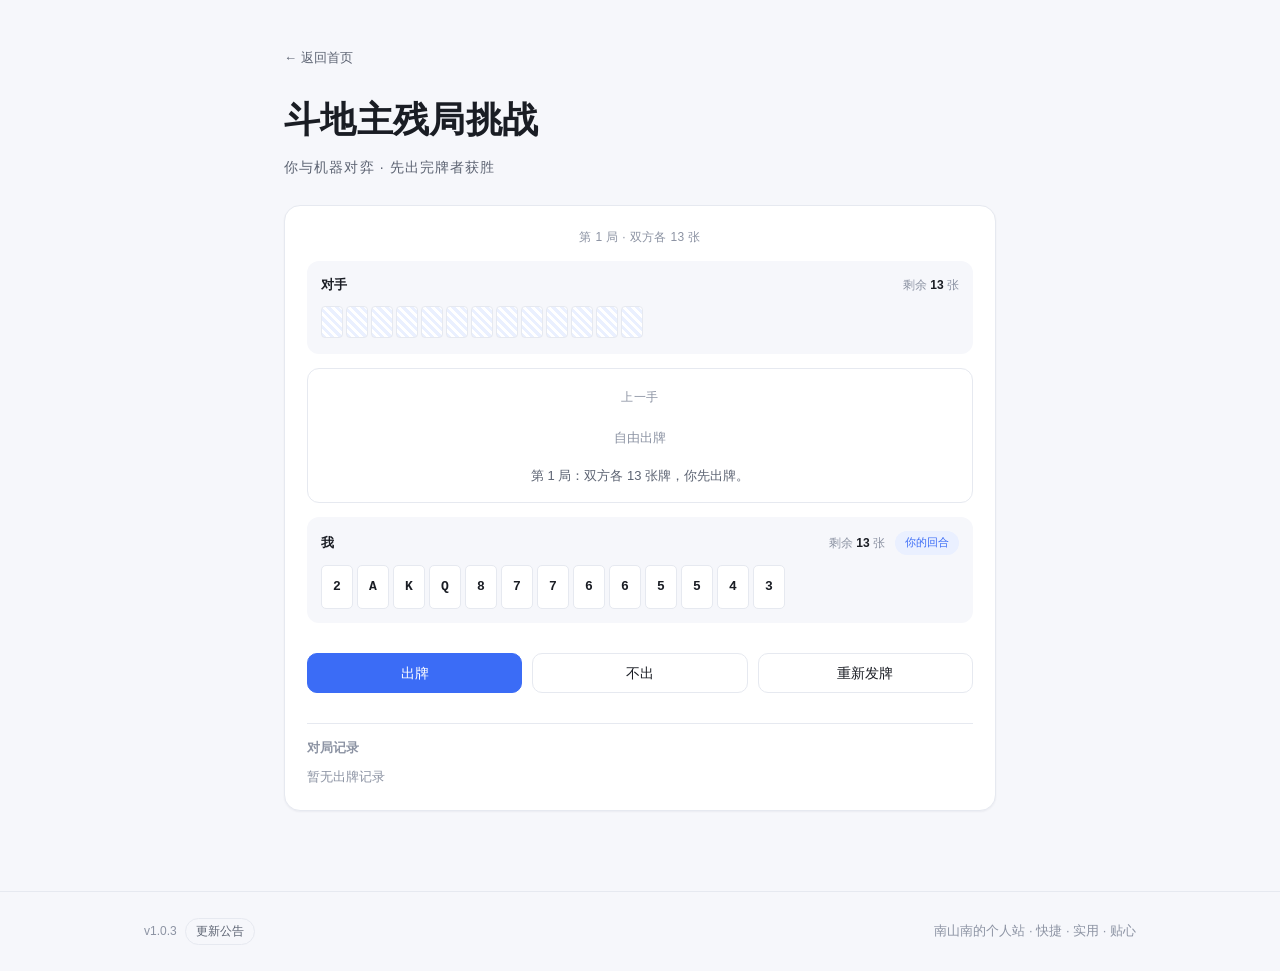
==== ddz-challenge.html @ 3789f16e "新增斗地主残局挑战工具并抽取共用牌型引擎" ====
<!DOCTYPE html>
<html lang="zh-CN">
<head>
  <meta charset="UTF-8">
  <meta name="viewport" content="width=device-width, initial-scale=1.0">
  <title>斗地主残局挑战 · 南山南的个人站</title>
  <meta name="description" content="斗地主残局挑战：与机器自动对弈，双方各 5–15 张牌，先出完者获胜">
  <link rel="stylesheet" href="styles.css">
</head>
<body>
  <header class="tool-hero">
    <div class="container">
      <a class="back-link" href="index.html">← 返回首页</a>
      <h1 class="tool-title">斗地主残局挑战</h1>
      <p class="tool-subtitle">你与机器对弈 · 先出完牌者获胜</p>
    </div>
  </header>

  <main class="container tool-main">
    <section class="tool-panel">
      <div class="challenge-board">
        <p class="challenge-round">第 <span id="round-num">1</span> 局 · 双方各 <span id="round-count">0</span> 张</p>

        <section class="challenge-side">
          <div class="player-info">
            <span class="player-name">对手</span>
            <span class="player-count">剩余 <strong id="opponent-count">0</strong> 张</span>
          </div>
          <div id="opponent-cards" class="opponent-cards"></div>
        </section>

        <section class="challenge-table">
          <span class="table-label">上一手</span>
          <div id="last-play" class="table-cards">
            <span class="table-empty">自由出牌</span>
          </div>
          <p id="challenge-tip" class="study-tip" role="status"></p>
        </section>

        <section class="challenge-side">
          <div class="player-info">
            <span class="player-name">我</span>
            <span class="player-meta">
              <span class="player-count">剩余 <strong id="my-count">0</strong> 张</span>
              <span id="turn-badge" class="turn-badge"></span>
            </span>
          </div>
          <div id="my-cards" class="seat-cards"></div>
        </section>

        <div class="study-actions challenge-actions">
          <button id="challenge-play" class="btn btn-primary" type="button">出牌</button>
          <button id="challenge-pass" class="btn" type="button">不出</button>
          <button id="challenge-new" class="btn" type="button">重新发牌</button>
        </div>

        <section class="study-record">
          <h4 class="record-title">对局记录</h4>
          <div id="challenge-record" class="record-list"></div>
        </section>
      </div>
    </section>
  </main>

  <footer class="footer">
    <div class="container footer-inner">
      <div class="footer-meta">
        <span class="site-version" data-site-version></span>
        <button
          class="changelog-trigger"
          type="button"
          data-dialog-open="changelog"
          aria-haspopup="dialog"
          aria-controls="changelog"
        >更新公告</button>
      </div>
      <p class="footer-slogan">南山南的个人站 · 快捷 · 实用 · 贴心</p>
    </div>
  </footer>

  <div id="changelog" class="modal" role="dialog" aria-modal="true" aria-labelledby="changelog-title" hidden>
    <div class="modal-backdrop" data-close></div>
    <div class="modal-panel" role="document">
      <header class="modal-head">
        <h2 id="changelog-title" class="modal-title">更新公告</h2>
        <button class="modal-close" type="button" aria-label="关闭更新公告" data-close>
          <svg viewBox="0 0 24 24" fill="none" stroke="currentColor" stroke-width="2" stroke-linecap="round" aria-hidden="true">
            <path d="M6 6l12 12M18 6L6 18"></path>
          </svg>
        </button>
      </header>
      <div class="modal-body"></div>
    </div>
  </div>

  <script src="site.js"></script>
  <script src="ddz-rules.js"></script>
  <script src="ddz-challenge.js"></script>
</body>
</html>
---- styles.css ----
:root {
  --bg: #f6f7fb;
  --surface: #ffffff;
  --text: #1a1d24;
  --text-soft: #5d6473;
  --text-faint: #8c93a3;
  --line: #e6e9f0;
  --brand: #3b6cf6;
  --brand-soft: #eaf0ff;
  --danger: #d94b4b;
  --shadow-sm: 0 1px 2px rgba(20, 28, 50, 0.05);
  --shadow-md: 0 12px 32px rgba(30, 45, 90, 0.08);
  --shadow-lg: 0 24px 64px rgba(30, 45, 90, 0.12);
  --radius: 16px;
}

@media (prefers-color-scheme: dark) {
  :root {
    --bg: #0f1218;
    --surface: #171b23;
    --text: #eef1f7;
    --text-soft: #a6aebd;
    --text-faint: #7a8293;
    --line: #262c38;
    --brand: #6f95ff;
    --brand-soft: #1d2638;
    --danger: #ff8f8f;
    --shadow-sm: 0 1px 2px rgba(0, 0, 0, 0.4);
    --shadow-md: 0 12px 32px rgba(0, 0, 0, 0.35);
    --shadow-lg: 0 24px 64px rgba(0, 0, 0, 0.45);
  }
}

* {
  box-sizing: border-box;
}

html {
  scroll-behavior: smooth;
}

body {
  margin: 0;
  display: flex;
  flex-direction: column;
  min-height: 100vh;
  background: var(--bg);
  color: var(--text);
  font-family: -apple-system, BlinkMacSystemFont, "PingFang SC", "Hiragino Sans GB",
    "Microsoft YaHei", "Noto Sans SC", "Segoe UI", sans-serif;
  line-height: 1.6;
  -webkit-font-smoothing: antialiased;
}

main {
  flex: 1 0 auto;
}

.container {
  width: 100%;
  max-width: 1040px;
  margin: 0 auto;
  padding: 0 24px;
}

/* ---------- Hero ---------- */

.hero {
  position: relative;
  padding: 96px 0 120px;
  text-align: center;
}

.hero-bg {
  position: absolute;
  inset: 0;
  background:
    radial-gradient(60% 80% at 20% 0%, rgba(59, 108, 246, 0.16), transparent 60%),
    radial-gradient(50% 70% at 85% 10%, rgba(120, 82, 255, 0.14), transparent 60%),
    linear-gradient(180deg, rgba(255, 255, 255, 0.6), transparent 70%);
  pointer-events: none;
}

@media (prefers-color-scheme: dark) {
  .hero-bg {
    background:
      radial-gradient(60% 80% at 20% 0%, rgba(59, 108, 246, 0.22), transparent 60%),
      radial-gradient(50% 70% at 85% 10%, rgba(120, 82, 255, 0.18), transparent 60%),
      linear-gradient(180deg, rgba(23, 27, 35, 0.5), transparent 70%);
  }
}

.hero-inner {
  position: relative;
}

.hero-eyebrow {
  margin: 0 0 18px;
  font-size: 12px;
  font-weight: 600;
  letter-spacing: 0.28em;
  color: var(--text-faint);
}

.hero-title {
  margin: 0;
  font-size: clamp(34px, 6vw, 60px);
  font-weight: 700;
  letter-spacing: 0.02em;
  line-height: 1.15;
}

.hero-subtitle {
  margin: 18px 0 0;
  font-size: clamp(15px, 2.2vw, 19px);
  letter-spacing: 0.22em;
  color: var(--text-soft);
}

/* ---------- Search ---------- */

.search {
  position: relative;
  max-width: 620px;
  margin: 46px auto 0;
  text-align: left;
}

.search-input {
  width: 100%;
  height: 60px;
  padding: 0 64px 0 54px;
  font: inherit;
  font-size: 16px;
  color: var(--text);
  background: var(--surface);
  border: 1px solid var(--line);
  border-radius: var(--radius);
  box-shadow: var(--shadow-md);
  outline: none;
  transition: border-color 0.2s, box-shadow 0.2s;
}

.search-input::placeholder {
  color: var(--text-faint);
}

.search-input:focus {
  border-color: var(--brand);
  box-shadow: 0 0 0 4px var(--brand-soft), var(--shadow-md);
}

.search-input::-webkit-search-cancel-button {
  -webkit-appearance: none;
}

.search-icon {
  position: absolute;
  top: 50%;
  left: 20px;
  width: 21px;
  height: 21px;
  transform: translateY(-50%);
  color: var(--text-faint);
  pointer-events: none;
}

.search-kbd {
  position: absolute;
  top: 50%;
  right: 18px;
  transform: translateY(-50%);
  min-width: 24px;
  padding: 2px 7px;
  font: 600 12px/1.5 ui-monospace, SFMono-Regular, Menlo, monospace;
  color: var(--text-faint);
  background: var(--bg);
  border: 1px solid var(--line);
  border-radius: 6px;
  text-align: center;
  pointer-events: none;
}

.search-input:focus ~ .search-kbd {
  opacity: 0;
}

.search-results {
  position: absolute;
  z-index: 20;
  top: calc(100% + 10px);
  left: 0;
  right: 0;
  margin: 0;
  padding: 6px;
  list-style: none;
  background: var(--surface);
  border: 1px solid var(--line);
  border-radius: 14px;
  box-shadow: var(--shadow-lg);
  max-height: 360px;
  overflow-y: auto;
}

.search-result {
  display: block;
  padding: 12px 14px;
  border-radius: 10px;
  cursor: pointer;
  transition: background 0.15s;
}

.search-result + .search-result {
  margin-top: 2px;
}

.search-result:hover,
.search-result.is-active {
  background: var(--brand-soft);
}

.search-result-head {
  display: flex;
  align-items: center;
  gap: 10px;
}

.search-result-title {
  font-size: 15px;
  font-weight: 600;
  color: var(--text);
}

.search-result-title mark {
  padding: 0 1px;
  color: var(--brand);
  background: transparent;
  font-weight: 700;
}

.search-result-tag {
  flex: none;
  padding: 1px 8px;
  font-size: 11px;
  line-height: 1.7;
  color: var(--text-soft);
  background: var(--bg);
  border: 1px solid var(--line);
  border-radius: 999px;
}

.search-result-desc {
  margin: 3px 0 0;
  font-size: 13px;
  color: var(--text-soft);
  overflow: hidden;
  text-overflow: ellipsis;
  white-space: nowrap;
}

.search-empty {
  padding: 18px 14px;
  font-size: 14px;
  color: var(--text-soft);
  text-align: center;
}

/* ---------- Sections ---------- */

.section {
  padding-bottom: 96px;
}

.section-head {
  margin-bottom: 28px;
}

.section-title {
  margin: 0;
  font-size: 22px;
  font-weight: 700;
}

.section-desc {
  margin: 6px 0 0;
  font-size: 14px;
  color: var(--text-soft);
}

/* ---------- Cards ---------- */

.card-grid {
  display: grid;
  grid-template-columns: repeat(auto-fit, minmax(260px, 1fr));
  gap: 18px;
}

.category + .category {
  margin-top: 32px;
}

.category-title {
  display: flex;
  align-items: center;
  gap: 8px;
  margin: 0 0 14px;
  font-size: 14px;
  font-weight: 600;
  color: var(--text-soft);
}

.category-title::before {
  content: '';
  width: 3px;
  height: 14px;
  background: var(--brand);
  border-radius: 2px;
}

.card {
  position: relative;
  padding: 24px 22px 22px;
  background: var(--surface);
  border: 1px solid var(--line);
  border-radius: var(--radius);
  box-shadow: var(--shadow-sm);
  transition: transform 0.2s, box-shadow 0.2s, border-color 0.2s;
  outline: none;
}

.card:hover,
.card:focus-visible {
  transform: translateY(-3px);
  border-color: var(--brand);
  box-shadow: var(--shadow-md);
}

.card-icon {
  display: inline-flex;
  align-items: center;
  justify-content: center;
  width: 42px;
  height: 42px;
  margin-bottom: 16px;
  color: var(--brand);
  background: var(--brand-soft);
  border-radius: 12px;
}

.card-icon svg {
  width: 22px;
  height: 22px;
}

.card-title {
  margin: 0;
  font-size: 16px;
  font-weight: 600;
}

.card-desc {
  margin: 6px 0 0;
  font-size: 13.5px;
  color: var(--text-soft);
}

.card-tool {
  display: flex;
  align-items: flex-start;
  gap: 14px;
  padding: 20px 22px;
  color: inherit;
  text-decoration: none;
}

.card-tool .card-icon {
  flex: none;
  margin-bottom: 0;
}

.card-body {
  flex: 1;
  min-width: 0;
}

.card-title-row {
  display: flex;
  flex-wrap: wrap;
  align-items: center;
  gap: 8px;
}

.card-tool .card-desc {
  margin-top: 4px;
}

.card-badge {
  display: inline-block;
  margin-top: 16px;
  padding: 2px 10px;
  font-size: 11.5px;
  color: var(--text-faint);
  background: var(--bg);
  border: 1px solid var(--line);
  border-radius: 999px;
}

.card-badge.is-live {
  margin-top: 0;
  color: var(--brand);
  background: var(--brand-soft);
  border-color: transparent;
}

.card.is-flash {
  border-color: var(--brand);
  box-shadow: 0 0 0 4px var(--brand-soft);
}

/* ---------- Footer ---------- */

.footer {
  border-top: 1px solid var(--line);
  padding: 26px 0;
}

.footer-inner {
  display: flex;
  align-items: center;
  justify-content: space-between;
  flex-wrap: wrap;
  gap: 12px 16px;
}

.footer-meta {
  display: flex;
  align-items: center;
  gap: 8px;
}

.site-version {
  font-size: 12px;
  color: var(--text-faint);
  font-variant-numeric: tabular-nums;
}

.changelog-trigger {
  padding: 2px 10px;
  font: inherit;
  font-size: 11.5px;
  line-height: 1.8;
  color: var(--text-soft);
  background: transparent;
  border: 1px solid var(--line);
  border-radius: 999px;
  cursor: pointer;
  transition: color 0.2s, border-color 0.2s, background 0.2s;
}

.changelog-trigger:hover,
.changelog-trigger:focus-visible {
  color: var(--brand);
  background: var(--brand-soft);
  border-color: var(--brand);
  outline: none;
}

.footer-slogan {
  margin: 0;
  font-size: 13px;
  color: var(--text-faint);
}

/* ---------- Changelog modal ---------- */

body.modal-open {
  overflow: hidden;
}

.modal {
  position: fixed;
  inset: 0;
  z-index: 100;
  display: flex;
  align-items: center;
  justify-content: center;
  padding: 20px;
}

.modal[hidden] {
  display: none;
}

.modal-backdrop {
  position: absolute;
  inset: 0;
  background: rgba(12, 17, 28, 0.45);
  backdrop-filter: blur(3px);
  animation: fade-in 0.18s ease-out;
}

.modal-panel {
  position: relative;
  display: flex;
  flex-direction: column;
  width: min(520px, 100%);
  max-height: min(78vh, 640px);
  background: var(--surface);
  border: 1px solid var(--line);
  border-radius: 20px;
  box-shadow: var(--shadow-lg);
  animation: modal-in 0.2s ease-out;
}

.modal-head {
  display: flex;
  align-items: center;
  justify-content: space-between;
  gap: 12px;
  padding: 18px 18px 14px 22px;
  border-bottom: 1px solid var(--line);
}

.modal-title {
  margin: 0;
  font-size: 18px;
  font-weight: 700;
}

.modal-close {
  display: inline-flex;
  align-items: center;
  justify-content: center;
  width: 32px;
  height: 32px;
  color: var(--text-soft);
  background: transparent;
  border: 1px solid transparent;
  border-radius: 10px;
  cursor: pointer;
  transition: color 0.2s, background 0.2s, border-color 0.2s;
}

.modal-close svg {
  width: 18px;
  height: 18px;
}

.modal-close:hover,
.modal-close:focus-visible {
  color: var(--text);
  background: var(--bg);
  border-color: var(--line);
  outline: none;
}

.modal-body {
  overflow-y: auto;
  padding: 18px 22px 24px;
}

.release-head {
  display: flex;
  align-items: baseline;
  gap: 10px;
}

.release-version {
  margin: 0;
  font-size: 16px;
  font-weight: 700;
  color: var(--text);
}

.release-date {
  font-size: 12px;
  color: var(--text-faint);
  font-variant-numeric: tabular-nums;
}

.release-list {
  margin: 10px 0 0;
  padding-left: 20px;
  color: var(--text-soft);
}

.release-list li {
  font-size: 13.5px;
  line-height: 1.7;
}

.release-list li + li {
  margin-top: 6px;
}

@keyframes fade-in {
  from {
    opacity: 0;
  }
}

@keyframes modal-in {
  from {
    opacity: 0;
    transform: translateY(10px) scale(0.98);
  }
}

/* ---------- Tool page ---------- */

.tool-hero {
  padding: 44px 0 26px;
}
.tool-hero .container,
.tool-main {
  max-width: 760px;
}

.back-link {
  display: inline-flex;
  align-items: center;
  margin-bottom: 22px;
  font-size: 13px;
  color: var(--text-soft);
  text-decoration: none;
  transition: color 0.2s;
}

.back-link:hover,
.back-link:focus-visible {
  color: var(--brand);
  outline: none;
}

.tool-title {
  margin: 0;
  font-size: clamp(26px, 5vw, 36px);
  font-weight: 700;
  letter-spacing: 0.01em;
}

.tool-subtitle {
  margin: 8px 0 0;
  font-size: 14px;
  letter-spacing: 0.08em;
  color: var(--text-soft);
}

.tool-main {
  padding-bottom: 80px;
}

.tool-panel {
  padding: 22px;
  background: var(--surface);
  border: 1px solid var(--line);
  border-radius: var(--radius);
  box-shadow: var(--shadow-sm);
}

.btn {
  display: inline-flex;
  align-items: center;
  justify-content: center;
  height: 40px;
  padding: 0 16px;
  font: inherit;
  font-size: 14px;
  font-weight: 500;
  color: var(--text);
  background: var(--surface);
  border: 1px solid var(--line);
  border-radius: 10px;
  cursor: pointer;
  transition: color 0.2s, background 0.2s, border-color 0.2s, transform 0.1s;
}

.btn:hover {
  color: var(--brand);
  background: var(--brand-soft);
  border-color: var(--brand);
}

.btn:focus-visible {
  outline: 2px solid var(--brand);
  outline-offset: 2px;
}

.btn:active {
  transform: translateY(1px);
}

.btn-primary {
  color: #fff;
  background: var(--brand);
  border-color: var(--brand);
}

.btn-primary:hover {
  color: #fff;
  background: var(--brand);
  filter: brightness(1.06);
}

@media (prefers-color-scheme: dark) {
  .btn-primary,
  .btn-primary:hover {
    color: #10141c;
  }
}

.btn-small {
  height: 32px;
  padding: 0 12px;
  font-size: 12.5px;
  border-radius: 8px;
}

.tool-actions {
  display: flex;
  flex-wrap: wrap;
  gap: 10px;
}

.tool-actions .btn-primary {
  flex: 1 1 140px;
}

.bomb-row {
  display: flex;
  align-items: center;
  flex-wrap: wrap;
  gap: 8px;
  margin-top: 18px;
  padding-top: 18px;
  border-top: 1px solid var(--line);
}

.bomb-label {
  margin-right: 2px;
  font-size: 12.5px;
  color: var(--text-faint);
}

.hands {
  margin-top: 20px;
}

.hands-empty {
  margin: 0;
  padding: 36px 12px;
  text-align: center;
  font-size: 13.5px;
  color: var(--text-faint);
}

.hand {
  display: flex;
  gap: 12px;
  padding: 10px 0;
  border-bottom: 1px solid var(--line);
}

.hand:first-child {
  padding-top: 0;
}

.hand:last-child {
  padding-bottom: 0;
  border-bottom: 0;
}

.hand-label {
  flex: 0 0 42px;
  padding-top: 9px;
  font-size: 12.5px;
  color: var(--text-soft);
}

.hand-cards {
  display: flex;
  flex-wrap: wrap;
  gap: 4px;
  min-width: 0;
}

.card-chip {
  display: inline-flex;
  align-items: center;
  justify-content: center;
  min-width: 30px;
  height: 38px;
  padding: 0 6px;
  font: 600 13px/1 ui-monospace, SFMono-Regular, Menlo, monospace;
  color: var(--text);
  background: var(--bg);
  border: 1px solid var(--line);
  border-radius: 6px;
}

.hand.is-bottom .card-chip {
  color: var(--brand);
  background: var(--brand-soft);
  border-color: transparent;
}

.tool-stat {
  display: grid;
  grid-template-columns: repeat(auto-fit, minmax(100px, 1fr));
  gap: 12px;
  margin-top: 18px;
  padding: 14px 16px;
  background: var(--bg);
  border-radius: 12px;
}

.tool-stat[hidden] {
  display: none;
}

.stat-item {
  display: flex;
  flex-direction: column;
  gap: 2px;
}

.stat-label {
  font-size: 11.5px;
  color: var(--text-faint);
}

.stat-value {
  font-size: 17px;
  font-weight: 700;
  font-variant-numeric: tabular-nums;
}

.stat-item.is-accent .stat-value {
  color: var(--brand);
}

/* Bottom-card statistics */

#bottom-result {
  margin-top: 16px;
}

.bottom-summary {
  margin: 0 0 12px;
  font-size: 12.5px;
  color: var(--text-faint);
}

.bottom-section {
  margin-top: 14px;
}

.bottom-section h4 {
  margin: 0 0 8px;
  font-size: 12.5px;
  font-weight: 600;
  color: var(--text-soft);
}

.bottom-grid {
  display: grid;
  grid-template-columns: repeat(auto-fill, minmax(110px, 1fr));
  gap: 6px;
  margin: 0;
  padding: 0;
  list-style: none;
}

.bottom-grid li {
  display: flex;
  align-items: baseline;
  justify-content: space-between;
  gap: 6px;
  padding: 6px 9px;
  font-size: 12px;
  color: var(--text-soft);
  background: var(--bg);
  border-radius: 7px;
}

.bottom-grid .rank {
  font-family: ui-monospace, SFMono-Regular, Menlo, monospace;
  font-weight: 600;
  color: var(--text);
}

.bottom-grid .rate {
  color: var(--text-faint);
  font-variant-numeric: tabular-nums;
}

.bottom-actions {
  display: flex;
  flex-wrap: wrap;
  gap: 8px;
}

.bottom-special {
  display: flex;
  flex-direction: column;
  gap: 6px;
  margin: 0;
  padding: 0;
  list-style: none;
  font-size: 13px;
}

.bottom-special li {
  display: flex;
  justify-content: space-between;
  gap: 12px;
  padding: 8px 12px;
  color: var(--text-soft);
  background: var(--bg);
  border-radius: 8px;
}

.bottom-special strong {
  font-weight: 600;
  color: var(--text);
}

/* ---------- Study page ---------- */

.study-setup {
  display: flex;
  flex-direction: column;
  gap: 14px;
}

.field {
  display: flex;
  flex-direction: column;
  gap: 6px;
}

.field-label {
  display: flex;
  align-items: baseline;
  justify-content: space-between;
  gap: 12px;
  font-size: 13px;
  font-weight: 500;
  color: var(--text-soft);
}

.field-count {
  font-size: 12px;
  font-weight: 400;
  color: var(--text-faint);
}

.field-input {
  height: 44px;
  padding: 0 14px;
  font: inherit;
  font-size: 14px;
  color: var(--text);
  background: var(--bg);
  border: 1px solid var(--line);
  border-radius: 10px;
  outline: none;
  transition: border-color 0.2s, box-shadow 0.2s;
}

.field-input::placeholder {
  color: var(--text-faint);
}

.field-input:focus {
  border-color: var(--brand);
  box-shadow: 0 0 0 3px var(--brand-soft);
}

.btn-block {
  width: 100%;
  margin-top: 4px;
}

.field-hint {
  margin: 0;
  font-size: 12px;
  color: var(--text-faint);
}

.setup-tip {
  min-height: 0;
  margin: 0;
  font-size: 12.5px;
  color: var(--danger);
}

.setup-tip:empty {
  display: none;
}

.study-setup[hidden],
.study-game[hidden] {
  display: none;
}

.study-seats {
  display: grid;
  grid-template-columns: 1fr 1fr;
  gap: 12px;
}

.seat {
  padding: 12px 14px;
  background: var(--bg);
  border: 1px solid transparent;
  border-radius: 12px;
  transition: border-color 0.2s;
}

.seat.is-turn {
  border-color: var(--brand);
}

.seat-lord {
  margin-top: 12px;
}

.seat-head {
  display: flex;
  align-items: baseline;
  justify-content: space-between;
  gap: 8px;
  margin-bottom: 8px;
}

.seat-name {
  margin: 0;
  font-size: 13px;
  font-weight: 600;
}

.seat-count {
  font-size: 11.5px;
  white-space: nowrap;
  color: var(--text-faint);
}

.seat-cards {
  display: flex;
  flex-wrap: wrap;
  gap: 4px;
  min-height: 44px;
}

.study-card {
  display: inline-flex;
  align-items: center;
  justify-content: center;
  width: 32px;
  height: 44px;
  padding: 0;
  font: 600 13px/1 ui-monospace, SFMono-Regular, Menlo, monospace;
  color: var(--text);
  background: var(--surface);
  border: 1px solid var(--line);
  border-radius: 5px;
  cursor: pointer;
  user-select: none;
  transition: color 0.15s, background 0.15s, border-color 0.15s, transform 0.15s;
}

.study-card:hover:not(:disabled) {
  border-color: var(--brand);
}

.study-card:focus-visible {
  outline: 2px solid var(--brand);
  outline-offset: 1px;
}

.study-card.selected {
  color: var(--brand);
  background: var(--brand-soft);
  border-color: var(--brand);
  transform: translateY(-2px);
}

.study-card:disabled {
  cursor: default;
  opacity: 0.55;
}

.study-actions {
  display: flex;
  gap: 10px;
  margin-top: 16px;
}

.study-actions .btn {
  flex: 1;
}

.study-actions .btn:disabled {
  opacity: 0.5;
  cursor: default;
  transform: none;
}

.study-tip {
  min-height: 22px;
  margin: 12px 0 0;
  font-size: 13px;
  color: var(--text-soft);
}

.study-tip.is-win {
  font-weight: 600;
  color: var(--brand);
}

.study-record {
  margin-top: 16px;
  padding-top: 14px;
  border-top: 1px solid var(--line);
}

.record-title {
  margin: 0 0 8px;
  font-size: 12.5px;
  font-weight: 600;
  color: var(--text-faint);
}

.record-list {
  max-height: 160px;
  overflow-y: auto;
  font-size: 13px;
  line-height: 1.8;
  color: var(--text-soft);
}

.record-empty {
  margin: 0;
  font-size: 12.5px;
  color: var(--text-faint);
}

/* ---------- Challenge page ---------- */

.challenge-board {
  display: flex;
  flex-direction: column;
  gap: 14px;
}

.challenge-round {
  margin: 0;
  font-size: 12px;
  letter-spacing: 0.03em;
  text-align: center;
  color: var(--text-faint);
}

.challenge-side {
  padding: 14px;
  background: var(--bg);
  border-radius: 12px;
}

.player-info {
  display: flex;
  align-items: center;
  justify-content: space-between;
  gap: 10px;
  margin-bottom: 10px;
  font-size: 13px;
}

.player-name {
  font-weight: 600;
}

.player-meta {
  display: flex;
  align-items: center;
  gap: 10px;
}

.player-count {
  font-size: 12px;
  color: var(--text-faint);
}

.player-count strong {
  font-weight: 600;
  color: var(--text);
  font-variant-numeric: tabular-nums;
}

.turn-badge {
  padding: 2px 9px;
  font-size: 11px;
  color: var(--text-faint);
  background: var(--surface);
  border: 1px solid var(--line);
  border-radius: 999px;
}

.turn-badge.is-mine {
  color: var(--brand);
  background: var(--brand-soft);
  border-color: transparent;
}

.opponent-cards {
  display: flex;
  flex-wrap: wrap;
  gap: 3px;
  min-height: 34px;
}

.card-back {
  width: 22px;
  height: 32px;
  border: 1px solid var(--line);
  border-radius: 4px;
  background: repeating-linear-gradient(
    45deg,
    var(--brand-soft),
    var(--brand-soft) 3px,
    var(--surface) 3px,
    var(--surface) 6px
  );
}

.challenge-table {
  padding: 14px;
  text-align: center;
  background: var(--surface);
  border: 1px solid var(--line);
  border-radius: 12px;
}

.table-label {
  font-size: 11.5px;
  letter-spacing: 0.08em;
  color: var(--text-faint);
}

.table-cards {
  display: flex;
  flex-wrap: wrap;
  align-items: center;
  justify-content: center;
  gap: 4px;
  min-height: 44px;
  margin-top: 8px;
}

.table-empty {
  font-size: 12.5px;
  color: var(--text-faint);
}

.challenge-table .study-tip {
  margin: 6px 0 0;
}

.challenge-actions .btn {
  flex: 1 1 100px;
}

/* ---------- Responsive ---------- */

@media (max-width: 640px) {
  .hero {
    padding: 72px 0 84px;
  }

  .search {
    margin-top: 36px;
  }

  .search-input {
    height: 54px;
  }

  .card {
    padding: 20px 18px 18px;
  }

  .card-tool {
    gap: 12px;
    padding: 18px 16px;
  }

  .card-tool .card-icon {
    width: 42px;
    height: 42px;
  }

  .tool-hero {
    padding: 30px 0 22px;
  }

  .tool-panel {
    padding: 18px 16px;
  }

  .study-seats {
    grid-template-columns: 1fr;
  }

  .study-card {
    width: 30px;
    height: 42px;
  }

  .hand-label {
    flex-basis: 36px;
  }

  .search-kbd {
    display: none;
  }

  .container {
    padding: 0 18px;
  }
}

@media (prefers-reduced-motion: reduce) {
  html {
    scroll-behavior: auto;
  }

  * {
    transition: none !important;
    animation: none !important;
  }
}
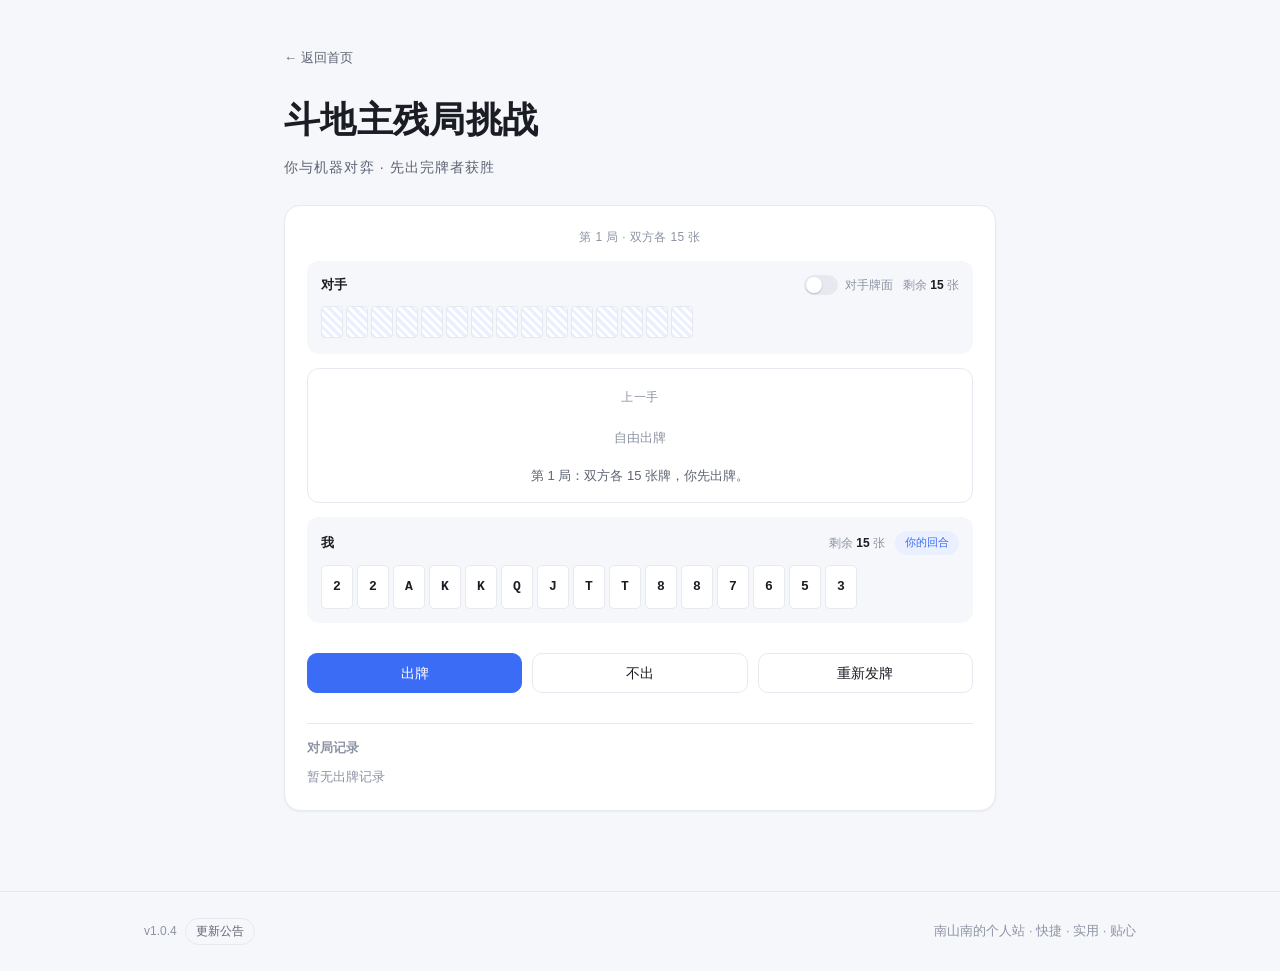
==== commit 7a05e752: "残局挑战新增对手牌面显示开关" ====
--- a/ddz-challenge.html
+++ b/ddz-challenge.html
@@ -24,7 +24,14 @@
         <section class="challenge-side">
           <div class="player-info">
             <span class="player-name">对手</span>
-            <span class="player-count">剩余 <strong id="opponent-count">0</strong> 张</span>
+            <span class="player-meta">
+              <label class="switch">
+                <input id="opponent-visible" class="switch-input" type="checkbox">
+                <span class="switch-track" aria-hidden="true"></span>
+                <span class="switch-text">对手牌面</span>
+              </label>
+              <span class="player-count">剩余 <strong id="opponent-count">0</strong> 张</span>
+            </span>
           </div>
           <div id="opponent-cards" class="opponent-cards"></div>
         </section>
--- a/styles.css
+++ b/styles.css
@@ -1187,6 +1187,62 @@
   gap: 10px;
 }
 
+.switch {
+  display: inline-flex;
+  align-items: center;
+  gap: 7px;
+  cursor: pointer;
+  user-select: none;
+}
+
+.switch-input {
+  position: absolute;
+  width: 1px;
+  height: 1px;
+  opacity: 0;
+}
+
+.switch-track {
+  position: relative;
+  flex: none;
+  width: 34px;
+  height: 20px;
+  background: var(--line);
+  border-radius: 999px;
+  transition: background 0.2s;
+}
+
+.switch-track::after {
+  content: '';
+  position: absolute;
+  top: 2px;
+  left: 2px;
+  width: 16px;
+  height: 16px;
+  background: var(--surface);
+  border-radius: 50%;
+  box-shadow: 0 1px 2px rgba(0, 0, 0, 0.2);
+  transition: transform 0.2s;
+}
+
+.switch-input:checked + .switch-track {
+  background: var(--brand);
+}
+
+.switch-input:checked + .switch-track::after {
+  transform: translateX(14px);
+}
+
+.switch-input:focus-visible + .switch-track {
+  outline: 2px solid var(--brand);
+  outline-offset: 2px;
+}
+
+.switch-text {
+  font-size: 11.5px;
+  color: var(--text-faint);
+}
+
 .player-count {
   font-size: 12px;
   color: var(--text-faint);
@@ -1234,6 +1290,13 @@
   );
 }
 
+.opponent-card {
+  min-width: 24px;
+  height: 32px;
+  padding: 0 4px;
+  font-size: 12px;
+}
+
 .challenge-table {
   padding: 14px;
   text-align: center;
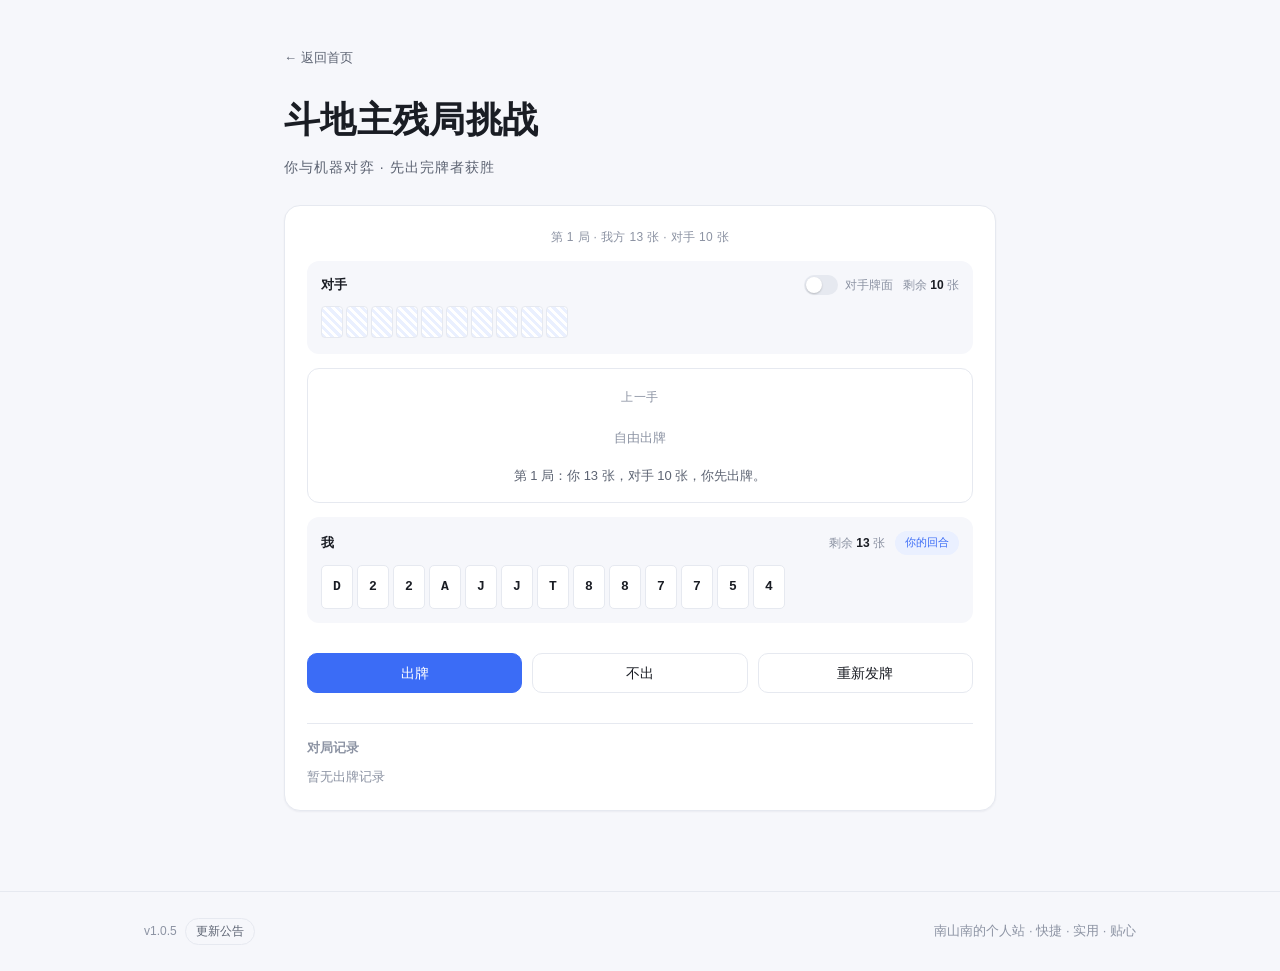
==== commit cba1410d: "残局挑战支持双方不同牌数并限制对局中重新发牌" ====
--- a/ddz-challenge.html
+++ b/ddz-challenge.html
@@ -19,7 +19,7 @@
   <main class="container tool-main">
     <section class="tool-panel">
       <div class="challenge-board">
-        <p class="challenge-round">第 <span id="round-num">1</span> 局 · 双方各 <span id="round-count">0</span> 张</p>
+        <p class="challenge-round">第 <span id="round-num">1</span> 局 · 我方 <span id="round-my">0</span> 张 · 对手 <span id="round-opp">0</span> 张</p>
 
         <section class="challenge-side">
           <div class="player-info">
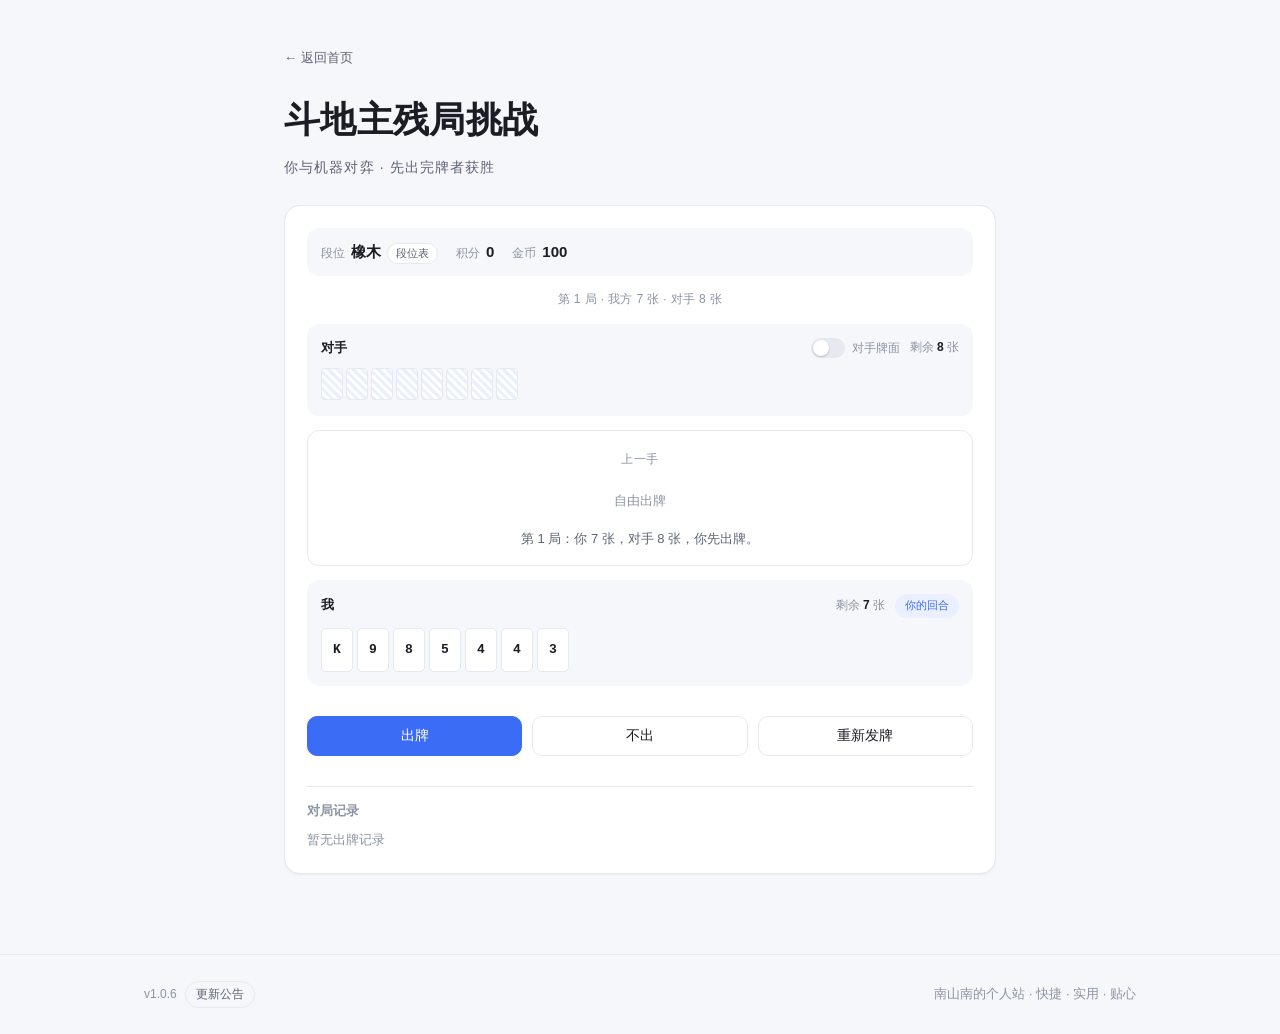
==== commit 685495af: "残局挑战新增积分段位与金币系统" ====
--- a/ddz-challenge.html
+++ b/ddz-challenge.html
@@ -19,6 +19,23 @@
   <main class="container tool-main">
     <section class="tool-panel">
       <div class="challenge-board">
+        <section class="challenge-profile">
+          <div class="profile-item">
+            <span class="profile-label">段位</span>
+            <strong id="rank-name" class="profile-value">橡木</strong>
+            <button class="mini-btn" type="button" data-dialog-open="rank-modal">段位表</button>
+          </div>
+          <div class="profile-item">
+            <span class="profile-label">积分</span>
+            <strong id="points-value" class="profile-value">0</strong>
+          </div>
+          <div class="profile-item">
+            <span class="profile-label">金币</span>
+            <strong id="coins-value" class="profile-value">100</strong>
+            <button id="claim-coins" class="mini-btn" type="button" hidden>+20 金币</button>
+          </div>
+        </section>
+
         <p class="challenge-round">第 <span id="round-num">1</span> 局 · 我方 <span id="round-my">0</span> 张 · 对手 <span id="round-opp">0</span> 张</p>
 
         <section class="challenge-side">
@@ -100,6 +117,29 @@
     </div>
   </div>
 
+  <div id="rank-modal" class="modal" role="dialog" aria-modal="true" aria-labelledby="rank-title" hidden>
+    <div class="modal-backdrop" data-close></div>
+    <div class="modal-panel" role="document">
+      <header class="modal-head">
+        <h2 id="rank-title" class="modal-title">段位表</h2>
+        <button class="modal-close" type="button" aria-label="关闭段位表" data-close>
+          <svg viewBox="0 0 24 24" fill="none" stroke="currentColor" stroke-width="2" stroke-linecap="round" aria-hidden="true">
+            <path d="M6 6l12 12M18 6L6 18"></path>
+          </svg>
+        </button>
+      </header>
+      <div class="modal-body">
+        <table class="rank-table">
+          <thead>
+            <tr><th>段位</th><th>积分区间</th></tr>
+          </thead>
+          <tbody id="rank-tbody"></tbody>
+        </table>
+        <p class="rank-note">段位由积分自动计算，积分可以为负数。</p>
+      </div>
+    </div>
+  </div>
+
   <script src="site.js"></script>
   <script src="ddz-rules.js"></script>
   <script src="ddz-challenge.js"></script>
--- a/styles.css
+++ b/styles.css
@@ -1162,6 +1162,101 @@
   color: var(--text-faint);
 }
 
+.challenge-profile {
+  display: flex;
+  flex-wrap: wrap;
+  align-items: center;
+  gap: 8px 18px;
+  padding: 12px 14px;
+  background: var(--bg);
+  border-radius: 12px;
+}
+
+.profile-item {
+  display: flex;
+  align-items: baseline;
+  gap: 6px;
+}
+
+.profile-label {
+  font-size: 11.5px;
+  color: var(--text-faint);
+}
+
+.profile-value {
+  font-size: 15px;
+  font-weight: 700;
+  font-variant-numeric: tabular-nums;
+}
+
+.mini-btn {
+  padding: 1px 8px;
+  font: inherit;
+  font-size: 11px;
+  color: var(--text-soft);
+  background: var(--surface);
+  border: 1px solid var(--line);
+  border-radius: 999px;
+  cursor: pointer;
+  transition: color 0.2s, border-color 0.2s, background 0.2s;
+}
+
+.mini-btn:hover,
+.mini-btn:focus-visible {
+  color: var(--brand);
+  background: var(--brand-soft);
+  border-color: var(--brand);
+  outline: none;
+}
+
+.mini-btn[hidden] {
+  display: none;
+}
+
+.rank-table {
+  width: 100%;
+  border-collapse: collapse;
+  font-size: 13px;
+}
+
+.rank-table th {
+  padding: 6px 10px;
+  font-size: 11.5px;
+  font-weight: 600;
+  text-align: left;
+  color: var(--text-faint);
+  border-bottom: 1px solid var(--line);
+}
+
+.rank-table td {
+  padding: 7px 10px;
+  color: var(--text-soft);
+  border-bottom: 1px solid var(--line);
+}
+
+.rank-table tr:last-child td {
+  border-bottom: 0;
+}
+
+.rank-table td:first-child {
+  font-weight: 600;
+  color: var(--text);
+}
+
+.rank-table tr.is-current {
+  background: var(--brand-soft);
+}
+
+.rank-table tr.is-current td {
+  color: var(--brand);
+}
+
+.rank-note {
+  margin: 12px 0 0;
+  font-size: 12px;
+  color: var(--text-faint);
+}
+
 .challenge-side {
   padding: 14px;
   background: var(--bg);
